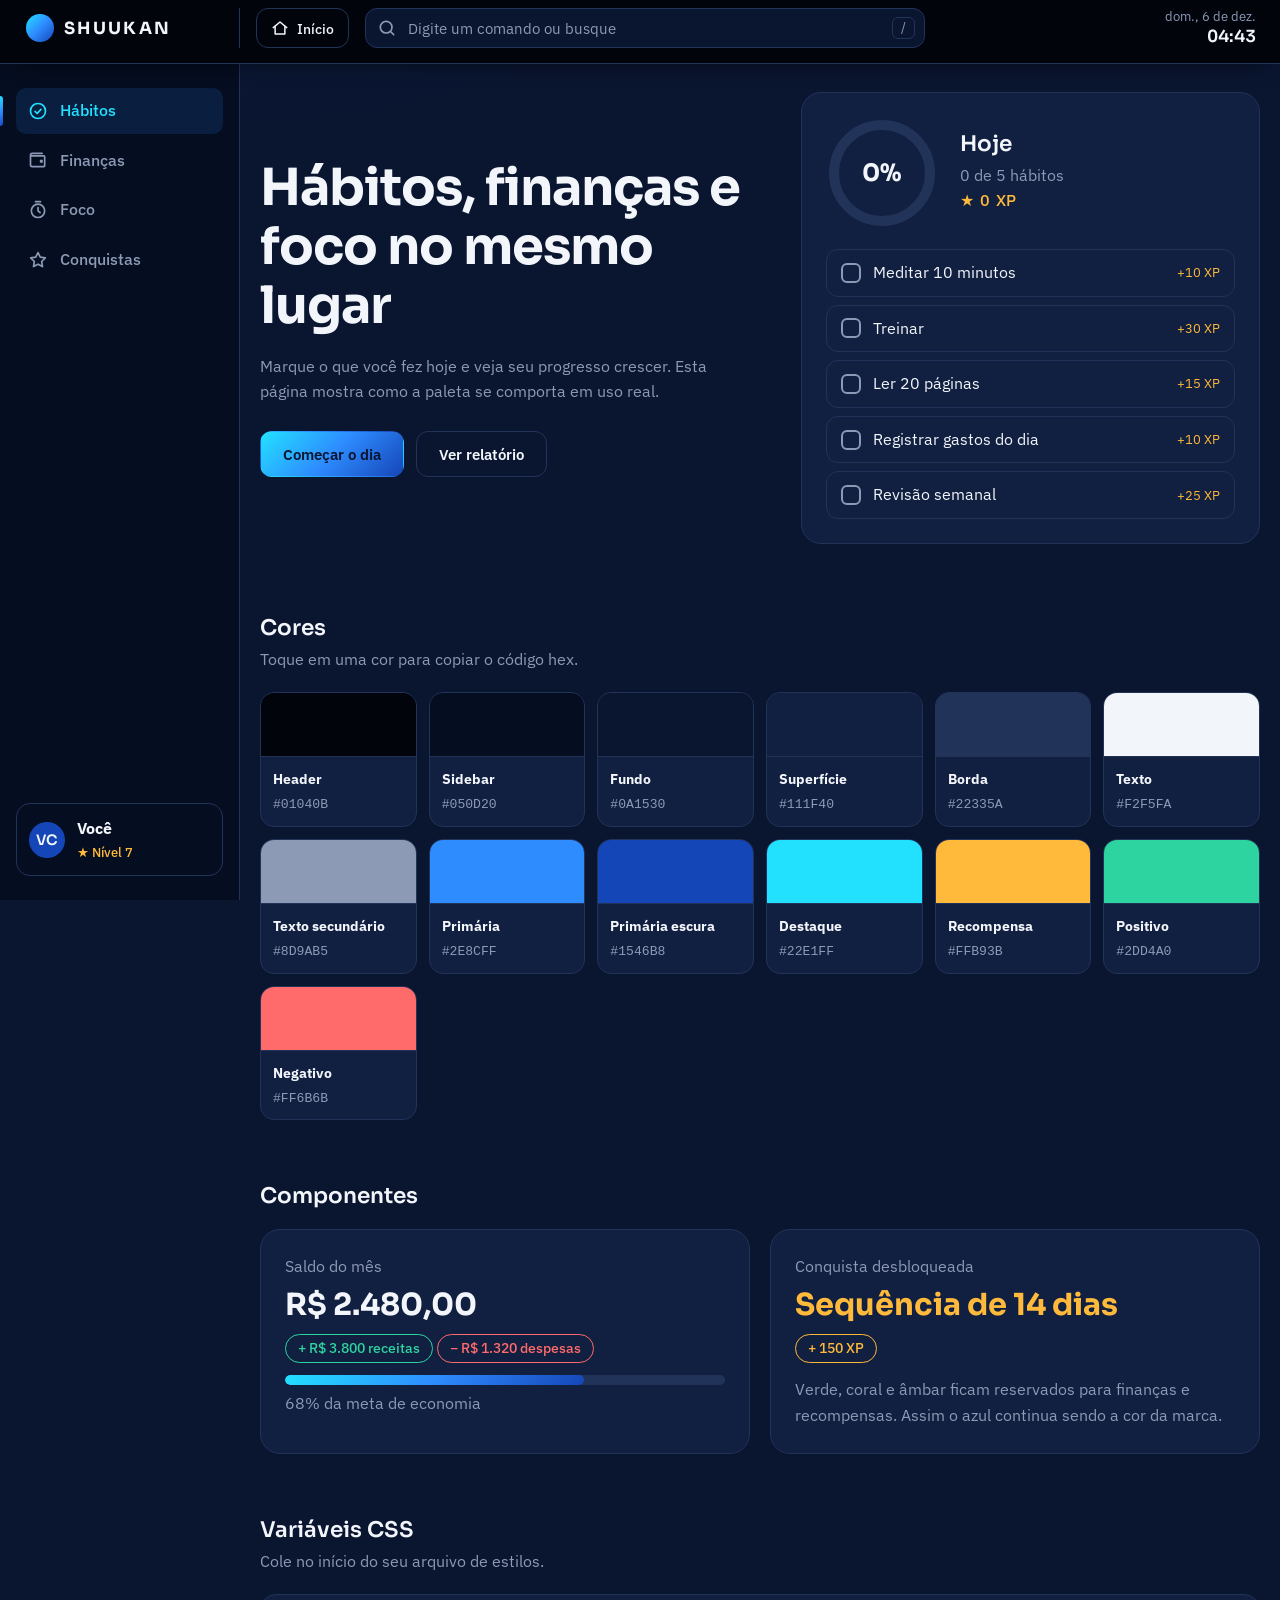
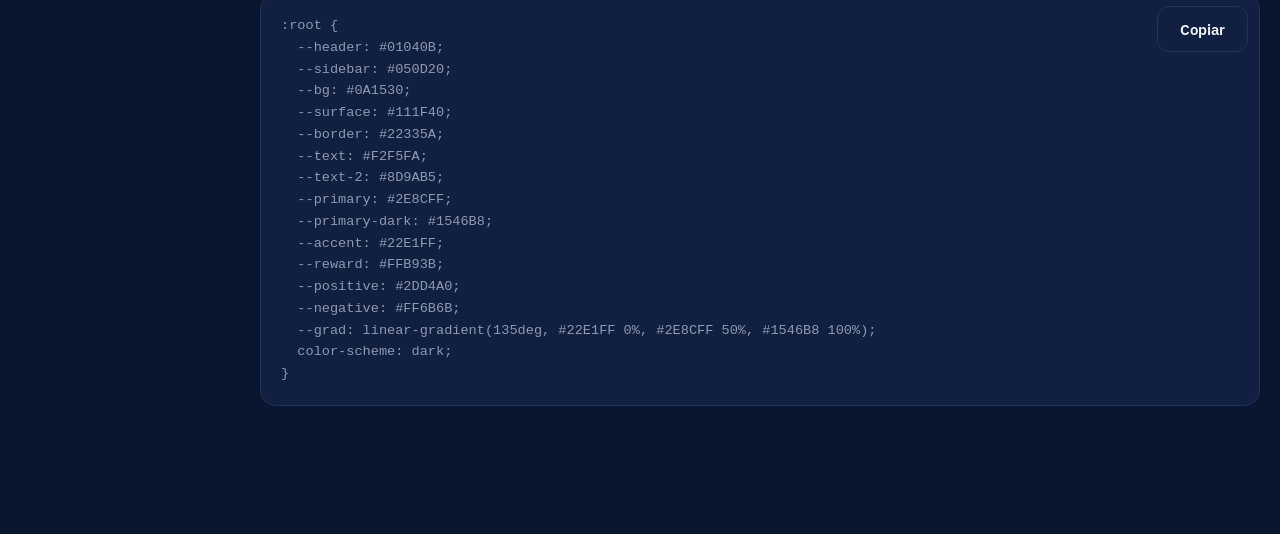
==== images/Matrizes/Shuukan_ paleta em uso.html @ a248dceb "ajuste layout header" ====
<!DOCTYPE html>
<html lang="pt-BR">
<head>
<meta charset="utf-8">
<meta name="viewport" content="width=device-width, initial-scale=1, viewport-fit=cover">
<title>Shuukan: paleta em uso</title>
<link rel="preconnect" href="https://fonts.googleapis.com">
<link href="https://fonts.googleapis.com/css2?family=Sora:wght@400;600;700&family=IBM+Plex+Sans:wght@400;500&display=swap" rel="stylesheet">
<style>
:root{
  --bg:#0A1530; --main:var(--bg); --surface:#111F40; --sidebar:#050D20; --header:#01040B; --border:#22335A;
  --text:#F2F5FA; --text-2:#8D9AB5;
  --primary:#2E8CFF; --primary-dark:#1546B8; --accent:#22E1FF;
  --reward:#FFB93B; --positive:#2DD4A0; --negative:#FF6B6B;
  --grad:linear-gradient(135deg,#22E1FF 0%,#2E8CFF 50%,#1546B8 100%);
  --font-head:"Sora","Segoe UI",system-ui,sans-serif;
  --font-body:"IBM Plex Sans","Segoe UI",system-ui,sans-serif;
  color-scheme:dark;
  box-sizing:border-box;
  padding-top:env(safe-area-inset-top,0px);
  padding-bottom:env(safe-area-inset-bottom,0px);
}
html{scroll-padding-top:env(safe-area-inset-top,0px)}
*,*::before,*::after{box-sizing:inherit}
body{margin:0;background:var(--bg);color:var(--text);font:400 16px/1.6 var(--font-body);
  background-image:radial-gradient(900px 500px at 15% -10%,#0a2a5c55,transparent 70%)}
.wrap{max-width:1040px;margin:0 auto;padding:28px 20px 64px}
h1,h2,h3{font-family:var(--font-head);margin:0;line-height:1.15}
h1{font-size:clamp(2rem,5vw,3.2rem);font-weight:700;letter-spacing:-.02em;max-width:16ch}
h2{font-size:1.35rem;font-weight:600;margin-bottom:6px}
p{margin:0}
.muted{color:var(--text-2)}
header{display:flex;align-items:center;gap:12px;padding:8px 0 40px}
header b{font:700 1.15rem var(--font-head);letter-spacing:.14em}
.dot{width:28px;height:28px;border-radius:50%;background:var(--grad)}
.hero{display:grid;grid-template-columns:1.1fr 1fr;gap:36px;align-items:center;margin-bottom:72px}
.hero p.lead{margin:18px 0 26px;max-width:46ch;color:var(--text-2)}
.btns{display:flex;gap:12px;flex-wrap:wrap}
.btn{font:600 .95rem var(--font-body);border-radius:12px;padding:12px 22px;border:1px solid transparent;cursor:pointer;transition:filter .2s,border-color .2s}
.btn.pri{background:var(--grad);color:var(--bg)}
.btn.pri:hover{filter:brightness(1.12)}
.btn.sec{background:transparent;color:var(--text);border-color:var(--border)}
.btn.sec:hover{border-color:var(--accent);color:var(--accent)}
.btn:focus-visible,.habit:focus-visible,.sw:focus-visible{outline:2px solid var(--accent);outline-offset:3px}
.card{background:var(--surface);border:1px solid var(--border);border-radius:20px;padding:24px}
.ring-row{display:flex;align-items:center;gap:22px;margin-bottom:20px}
.ring{position:relative;width:112px;height:112px;flex:none}
.ring svg{transform:rotate(-90deg)}
.ring span{position:absolute;inset:0;display:grid;place-items:center;font:700 1.5rem var(--font-head)}
.xp{display:inline-flex;align-items:center;gap:6px;color:var(--reward);font-weight:500}
.habits{display:grid;gap:8px;margin:0;padding:0;list-style:none}
.habit{display:flex;align-items:center;gap:12px;width:100%;text-align:left;background:transparent;color:var(--text);
  border:1px solid var(--border);border-radius:12px;padding:10px 14px;font:inherit;cursor:pointer;transition:border-color .2s}
.habit:hover{border-color:var(--primary)}
.box{width:20px;height:20px;border-radius:6px;border:2px solid var(--text-2);flex:none;display:grid;place-items:center;font-size:.8rem;color:var(--bg)}
.habit[aria-pressed="true"] .box{background:var(--accent);border-color:var(--accent)}
.habit[aria-pressed="true"] .t{color:var(--text-2);text-decoration:line-through}
.habit small{margin-left:auto;color:var(--reward)}
section{margin-bottom:64px}
.swatches{display:grid;grid-template-columns:repeat(auto-fill,minmax(150px,1fr));gap:12px;margin-top:20px}
.sw{background:var(--surface);border:1px solid var(--border);border-radius:14px;padding:0;overflow:hidden;cursor:pointer;text-align:left;color:var(--text);font:inherit}
.sw i{display:block;height:64px;border-bottom:1px solid var(--border)}
.sw div{padding:10px 12px}
.sw strong{display:block;font-size:.9rem}
.sw code{color:var(--text-2);font-size:.82rem}
.cols{display:grid;grid-template-columns:1fr 1fr;gap:20px;margin-top:20px}
.chip{display:inline-block;border-radius:999px;padding:3px 12px;font-size:.85rem;font-weight:500;border:1px solid currentColor}
.pos{color:var(--positive)}.neg{color:var(--negative)}.rew{color:var(--reward)}
.money{font:700 1.9rem var(--font-head);margin:6px 0 10px}
.bar{height:10px;background:var(--border);border-radius:99px;overflow:hidden;margin:12px 0 6px}
.bar div{height:100%;width:68%;background:var(--grad);border-radius:99px}
.codebox{position:relative;margin-top:20px}
pre{margin:0;background:var(--surface);border:1px solid var(--border);border-radius:16px;padding:20px;overflow-x:auto;font:.85rem/1.6 ui-monospace,Menlo,Consolas,monospace;color:var(--text-2)}
.copy{position:absolute;top:12px;right:12px}
.toast{position:fixed;left:50%;bottom:calc(24px + env(safe-area-inset-bottom,0px));transform:translateX(-50%);background:var(--accent);color:var(--bg);font-weight:600;padding:8px 18px;border-radius:99px;opacity:0;pointer-events:none;transition:opacity .2s}
.toast.on{opacity:1}
.app{display:grid;grid-template-columns:240px 1fr;grid-template-rows:64px 1fr;min-height:100vh;background:radial-gradient(900px 500px at 15% -10%,#0a2a5c55,transparent 70%) var(--main)}
body::before{content:"";position:fixed;inset:0 0 auto;height:env(safe-area-inset-top,0px);background:var(--header);z-index:30}
.hdr{grid-column:1/-1;position:sticky;top:env(safe-area-inset-top,0px);z-index:20;height:64px;background:var(--header);border-bottom:1px solid var(--border);box-shadow:0 10px 24px -14px rgba(0,0,0,.7);display:grid;grid-template-columns:240px auto 1fr auto;align-items:center;column-gap:16px;padding-right:24px}
.brandcell{height:100%;display:flex;align-items:center;padding:0 16px;border-right:1px solid var(--border)}
.home{display:flex;align-items:center;gap:8px;height:40px;padding:0 14px;border-radius:12px;background:transparent;border:1px solid var(--border);color:var(--text);font:500 .9rem var(--font-body);cursor:pointer;transition:border-color .2s,color .2s}
.home svg{width:18px;height:18px}
.home:hover{border-color:var(--accent);color:var(--accent)}
.home:focus-visible{outline:2px solid var(--accent);outline-offset:2px}
.cmd{position:relative;width:100%;max-width:560px}
.cmd>svg{position:absolute;left:12px;top:10px;width:20px;height:20px;color:var(--text-2);pointer-events:none}
.cmd input{width:100%;height:40px;background:var(--main);border:1px solid var(--border);border-radius:12px;color:var(--text);padding:0 48px 0 42px;font:inherit;font-size:.95rem}
.cmd input::placeholder{color:var(--text-2)}
.cmd input:focus{outline:none;border-color:var(--accent);box-shadow:0 0 0 3px rgba(34,225,255,.18)}
.cmd kbd{position:absolute;right:10px;top:9px;border:1px solid var(--border);border-radius:6px;padding:0 8px;font:.8rem/20px var(--font-body);color:var(--text-2)}
.cmd-list{position:absolute;top:48px;left:0;right:0;background:var(--surface);border:1px solid var(--border);border-radius:14px;padding:6px;margin:0;list-style:none;z-index:40}
.cmd-list button{width:100%;text-align:left;background:transparent;border:0;color:var(--text);padding:9px 12px;border-radius:8px;font:inherit;cursor:pointer}
.cmd-list button:hover,.cmd-list button[aria-selected="true"]{background:rgba(46,140,255,.14);color:var(--accent)}
.clock{display:flex;flex-direction:column;align-items:flex-end;line-height:1.25}
.clock .date{color:var(--text-2);font-size:.82rem}
.clock strong{font:600 1.05rem var(--font-head);font-variant-numeric:tabular-nums}
.sidebar{background:var(--sidebar);border-right:1px solid var(--border);padding:24px 16px;display:flex;flex-direction:column;gap:28px;position:sticky;top:calc(64px + env(safe-area-inset-top,0px));height:calc(100dvh - 64px);align-self:start}
.brand{display:flex;align-items:center;gap:10px;padding:0 10px}
.brand b{font:700 1.05rem var(--font-head);letter-spacing:.14em}
.nav{display:grid;gap:4px}
.nav-item{display:flex;align-items:center;gap:12px;padding:10px 12px;border-radius:10px;color:var(--text-2);text-decoration:none;font-weight:500;position:relative;transition:background .2s,color .2s}
.nav-item svg{width:20px;height:20px;flex:none}
.nav-item:hover{background:rgba(255,255,255,.04);color:var(--text)}
.nav-item.active{background:rgba(46,140,255,.14);color:var(--accent)}
.nav-item.active::before{content:"";position:absolute;left:-16px;top:8px;bottom:8px;width:3px;border-radius:0 3px 3px 0;background:var(--grad)}
.nav-item:focus-visible{outline:2px solid var(--accent);outline-offset:2px}
.profile{margin-top:auto;display:flex;align-items:center;gap:12px;padding:12px;border:1px solid var(--border);border-radius:14px}
.avatar{width:36px;height:36px;border-radius:50%;background:var(--primary-dark);display:grid;place-items:center;font:600 .9rem var(--font-head)}
.profile small{display:block;color:var(--reward);font-weight:500}
@media(max-width:760px){
  .hero,.cols{grid-template-columns:1fr}.ring-row{flex-wrap:wrap}
  .app{grid-template-columns:1fr}
  .sidebar{position:fixed;top:auto;bottom:0;left:0;right:0;height:auto;z-index:10;flex-direction:row;padding:8px 8px calc(8px + env(safe-area-inset-bottom,0px));border-right:0;border-top:1px solid var(--border)}
  .profile{display:none}
  .hdr{grid-template-columns:auto auto 1fr auto;column-gap:10px;padding:0 12px}
  .brandcell{padding:0;border-right:0}
  .brandcell .brand{padding:0}
  .brand b,.home span,.clock .date,.cmd kbd{display:none}
  .home{padding:0 11px}
  .nav{grid-auto-flow:column;grid-auto-columns:1fr;width:100%}
  .nav-item{flex-direction:column;gap:2px;font-size:.75rem;padding:8px 4px;text-align:center}
  .nav-item.active::before{left:25%;right:25%;top:0;bottom:auto;width:auto;height:3px;border-radius:0 0 3px 3px}
  .wrap{padding-bottom:110px}
}
@media(prefers-reduced-motion:reduce){*{transition:none!important}}
</style>
</head>
<body>
<div class="app">
<header class="hdr">
  <div class="brandcell"><span class="brand"><span class="dot"></span><b>SHUUKAN</b></span></div>
  <button class="home" id="home" aria-label="Início"><svg viewBox="0 0 24 24" fill="none" stroke="currentColor" stroke-width="2" stroke-linecap="round" stroke-linejoin="round"><path d="M3 11.5 12 4l9 7.5"/><path d="M5.5 10v10h13V10"/></svg><span>Início</span></button>
  <div class="cmd">
    <svg viewBox="0 0 24 24" fill="none" stroke="currentColor" stroke-width="2" stroke-linecap="round" stroke-linejoin="round"><circle cx="11" cy="11" r="7"/><path d="m20 20-3.5-3.5"/></svg>
    <input id="cmd" type="text" placeholder="Digite um comando ou busque" autocomplete="off" aria-label="Comando rápido">
    <kbd>/</kbd>
    <ul class="cmd-list" id="cmdlist" hidden></ul>
  </div>
  <div class="clock"><span class="date" id="date"></span><strong id="time"></strong></div>
</header>
<aside class="sidebar">
  <nav class="nav" aria-label="Navegação principal">
    <a href="#" class="nav-item active" aria-current="page"><svg viewBox="0 0 24 24" fill="none" stroke="currentColor" stroke-width="2" stroke-linecap="round" stroke-linejoin="round"><circle cx="12" cy="12" r="9"/><path d="m8.5 12.5 2.5 2.5 4.5-5"/></svg>Hábitos</a>
    <a href="#" class="nav-item"><svg viewBox="0 0 24 24" fill="none" stroke="currentColor" stroke-width="2" stroke-linecap="round" stroke-linejoin="round"><path d="M4 7h15a1 1 0 0 1 1 1v11a1 1 0 0 1-1 1H5a2 2 0 0 1-2-2V6a2 2 0 0 1 2-2h12"/><circle cx="16" cy="13.5" r="1"/></svg>Finanças</a>
    <a href="#" class="nav-item"><svg viewBox="0 0 24 24" fill="none" stroke="currentColor" stroke-width="2" stroke-linecap="round" stroke-linejoin="round"><circle cx="12" cy="13" r="8"/><path d="M12 9v4l2.5 2M9 2h6"/></svg>Foco</a>
    <a href="#" class="nav-item"><svg viewBox="0 0 24 24" fill="none" stroke="currentColor" stroke-width="2" stroke-linecap="round" stroke-linejoin="round"><path d="m12 3 2.7 5.6 6.1.9-4.4 4.3 1 6.1L12 17l-5.4 2.9 1-6.1L3.2 9.5l6.1-.9z"/></svg>Conquistas</a>
  </nav>
  <div class="profile"><span class="avatar">VC</span><div><strong>Você</strong><small>★ Nível 7</small></div></div>
</aside>
<main class="wrap">

  <div class="hero">
    <div>
      <h1>Hábitos, finanças e foco no mesmo lugar</h1>
      <p class="lead">Marque o que você fez hoje e veja seu progresso crescer. Esta página mostra como a paleta se comporta em uso real.</p>
      <div class="btns">
        <button class="btn pri">Começar o dia</button>
        <button class="btn sec">Ver relatório</button>
      </div>
    </div>
    <div class="card">
      <div class="ring-row">
        <div class="ring">
          <svg width="112" height="112" viewBox="0 0 112 112" aria-hidden="true">
            <defs><linearGradient id="g" x1="0" y1="0" x2="1" y2="1"><stop offset="0" stop-color="#22E1FF"/><stop offset=".5" stop-color="#2E8CFF"/><stop offset="1" stop-color="#1546B8"/></linearGradient></defs>
            <circle cx="56" cy="56" r="48" fill="none" stroke="#22335A" stroke-width="10"/>
            <circle id="arc" cx="56" cy="56" r="48" fill="none" stroke="url(#g)" stroke-width="10" stroke-linecap="round" stroke-dasharray="301.6" stroke-dashoffset="301.6" style="transition:stroke-dashoffset .5s ease"/>
          </svg>
          <span id="pct">0%</span>
        </div>
        <div>
          <h2>Hoje</h2>
          <p class="muted" id="count">0 de 5 hábitos</p>
          <p class="xp">★ <span id="xp">0</span> XP</p>
        </div>
      </div>
      <ul class="habits" id="habits"></ul>
    </div>
  </div>

  <section>
    <h2>Cores</h2>
    <p class="muted">Toque em uma cor para copiar o código hex.</p>
    <div class="swatches" id="swatches"></div>
  </section>

  <section>
    <h2>Componentes</h2>
    <div class="cols">
      <div class="card">
        <p class="muted">Saldo do mês</p>
        <p class="money">R$ 2.480,00</p>
        <span class="chip pos">+ R$ 3.800 receitas</span>
        <span class="chip neg">− R$ 1.320 despesas</span>
        <div class="bar" role="img" aria-label="68% da meta de economia"><div></div></div>
        <p class="muted">68% da meta de economia</p>
      </div>
      <div class="card">
        <p class="muted">Conquista desbloqueada</p>
        <p class="money rew">Sequência de 14 dias</p>
        <span class="chip rew">+ 150 XP</span>
        <p class="muted" style="margin-top:14px">Verde, coral e âmbar ficam reservados para finanças e recompensas. Assim o azul continua sendo a cor da marca.</p>
      </div>
    </div>
  </section>

  <section>
    <h2>Variáveis CSS</h2>
    <p class="muted">Cole no início do seu arquivo de estilos.</p>
    <div class="codebox">
      <button class="btn sec copy" id="copy">Copiar</button>
<pre id="css">:root {
  --header: #01040B;
  --sidebar: #050D20;
  --bg: #0A1530;
  --surface: #111F40;
  --border: #22335A;
  --text: #F2F5FA;
  --text-2: #8D9AB5;
  --primary: #2E8CFF;
  --primary-dark: #1546B8;
  --accent: #22E1FF;
  --reward: #FFB93B;
  --positive: #2DD4A0;
  --negative: #FF6B6B;
  --grad: linear-gradient(135deg, #22E1FF 0%, #2E8CFF 50%, #1546B8 100%);
  color-scheme: dark;
}</pre>
    </div>
  </section>
</main>
</div>
<div class="toast" id="toast" role="status"></div>

<script>
const habits=[["Meditar 10 minutos",10],["Treinar",30],["Ler 20 páginas",15],["Registrar gastos do dia",10],["Revisão semanal",25]];
const done=new Set();
const list=document.getElementById("habits");
function render(){
  list.innerHTML="";
  habits.forEach(([n,x],i)=>{
    const li=document.createElement("li");
    const b=document.createElement("button");
    b.className="habit";b.setAttribute("aria-pressed",done.has(i));
    b.innerHTML='<span class="box">'+(done.has(i)?"✓":"")+'</span><span class="t">'+n+'</span><small>+'+x+' XP</small>';
    b.onclick=()=>{done.has(i)?done.delete(i):done.add(i);render()};
    li.appendChild(b);list.appendChild(li);
  });
  const p=Math.round(done.size/habits.length*100);
  document.getElementById("pct").textContent=p+"%";
  document.getElementById("count").textContent=done.size+" de "+habits.length+" hábitos";
  document.getElementById("xp").textContent=[...done].reduce((s,i)=>s+habits[i][1],0);
  document.getElementById("arc").style.strokeDashoffset=301.6*(1-p/100);
}
render();

const colors=[["Header","#01040B"],["Sidebar","#050D20"],["Fundo","#0A1530"],["Superfície","#111F40"],["Borda","#22335A"],["Texto","#F2F5FA"],["Texto secundário","#8D9AB5"],["Primária","#2E8CFF"],["Primária escura","#1546B8"],["Destaque","#22E1FF"],["Recompensa","#FFB93B"],["Positivo","#2DD4A0"],["Negativo","#FF6B6B"]];
const sw=document.getElementById("swatches");
const toast=document.getElementById("toast");
function say(t){toast.textContent=t;toast.classList.add("on");setTimeout(()=>toast.classList.remove("on"),1400)}
async function copy(t){
  try{await navigator.clipboard.writeText(t);say("Copiado: "+(t.length>9?"variáveis CSS":t))}
  catch(e){say("Selecione e copie manualmente")}
}
colors.forEach(([n,h])=>{
  const b=document.createElement("button");b.className="sw";
  b.innerHTML='<i style="background:'+h+'"></i><div><strong>'+n+'</strong><code>'+h+'</code></div>';
  b.onclick=()=>copy(h);sw.appendChild(b);
});
document.getElementById("copy").onclick=()=>copy(document.getElementById("css").textContent);
document.querySelectorAll(".nav-item").forEach(a=>a.addEventListener("click",e=>{
  e.preventDefault();
  document.querySelectorAll(".nav-item").forEach(x=>{x.classList.remove("active");x.removeAttribute("aria-current")});
  a.classList.add("active");a.setAttribute("aria-current","page");
}));
document.getElementById("home").onclick=()=>document.querySelector(".nav-item").click();
function tick(){const d=new Date();
  document.getElementById("date").textContent=d.toLocaleDateString("pt-BR",{weekday:"short",day:"numeric",month:"short"});
  document.getElementById("time").textContent=d.toLocaleTimeString("pt-BR",{hour:"2-digit",minute:"2-digit"});}
tick();setInterval(tick,15000);
const cmds=["Novo hábito","Registrar despesa","Iniciar foco de 25 minutos","Ver conquistas"];
const cmd=document.getElementById("cmd"),cl=document.getElementById("cmdlist");
let sel=0,shown=[];
function showCmds(){
  const q=cmd.value.trim().toLowerCase();
  shown=cmds.filter(c=>c.toLowerCase().includes(q));
  cl.innerHTML="";
  shown.forEach((c,i)=>{const li=document.createElement("li");const b=document.createElement("button");
    b.type="button";b.textContent=c;if(i===sel)b.setAttribute("aria-selected","true");
    b.onmousedown=e=>{e.preventDefault();run(c)};li.appendChild(b);cl.appendChild(li);});
  cl.hidden=!shown.length;
}
function run(c){say("Comando: "+c);cmd.value="";cl.hidden=true;cmd.blur();}
cmd.addEventListener("focus",()=>{sel=0;showCmds()});
cmd.addEventListener("input",()=>{sel=0;showCmds()});
cmd.addEventListener("blur",()=>{cl.hidden=true});
cmd.addEventListener("keydown",e=>{
  if(e.key==="ArrowDown"){sel=Math.min(sel+1,shown.length-1);showCmds();e.preventDefault();}
  else if(e.key==="ArrowUp"){sel=Math.max(sel-1,0);showCmds();e.preventDefault();}
  else if(e.key==="Enter"&&shown[sel]){run(shown[sel]);}
  else if(e.key==="Escape"){cmd.blur();}
});
document.addEventListener("keydown",e=>{if(e.key==="/"&&document.activeElement!==cmd){e.preventDefault();cmd.focus();}});
</script>
</body>
</html>
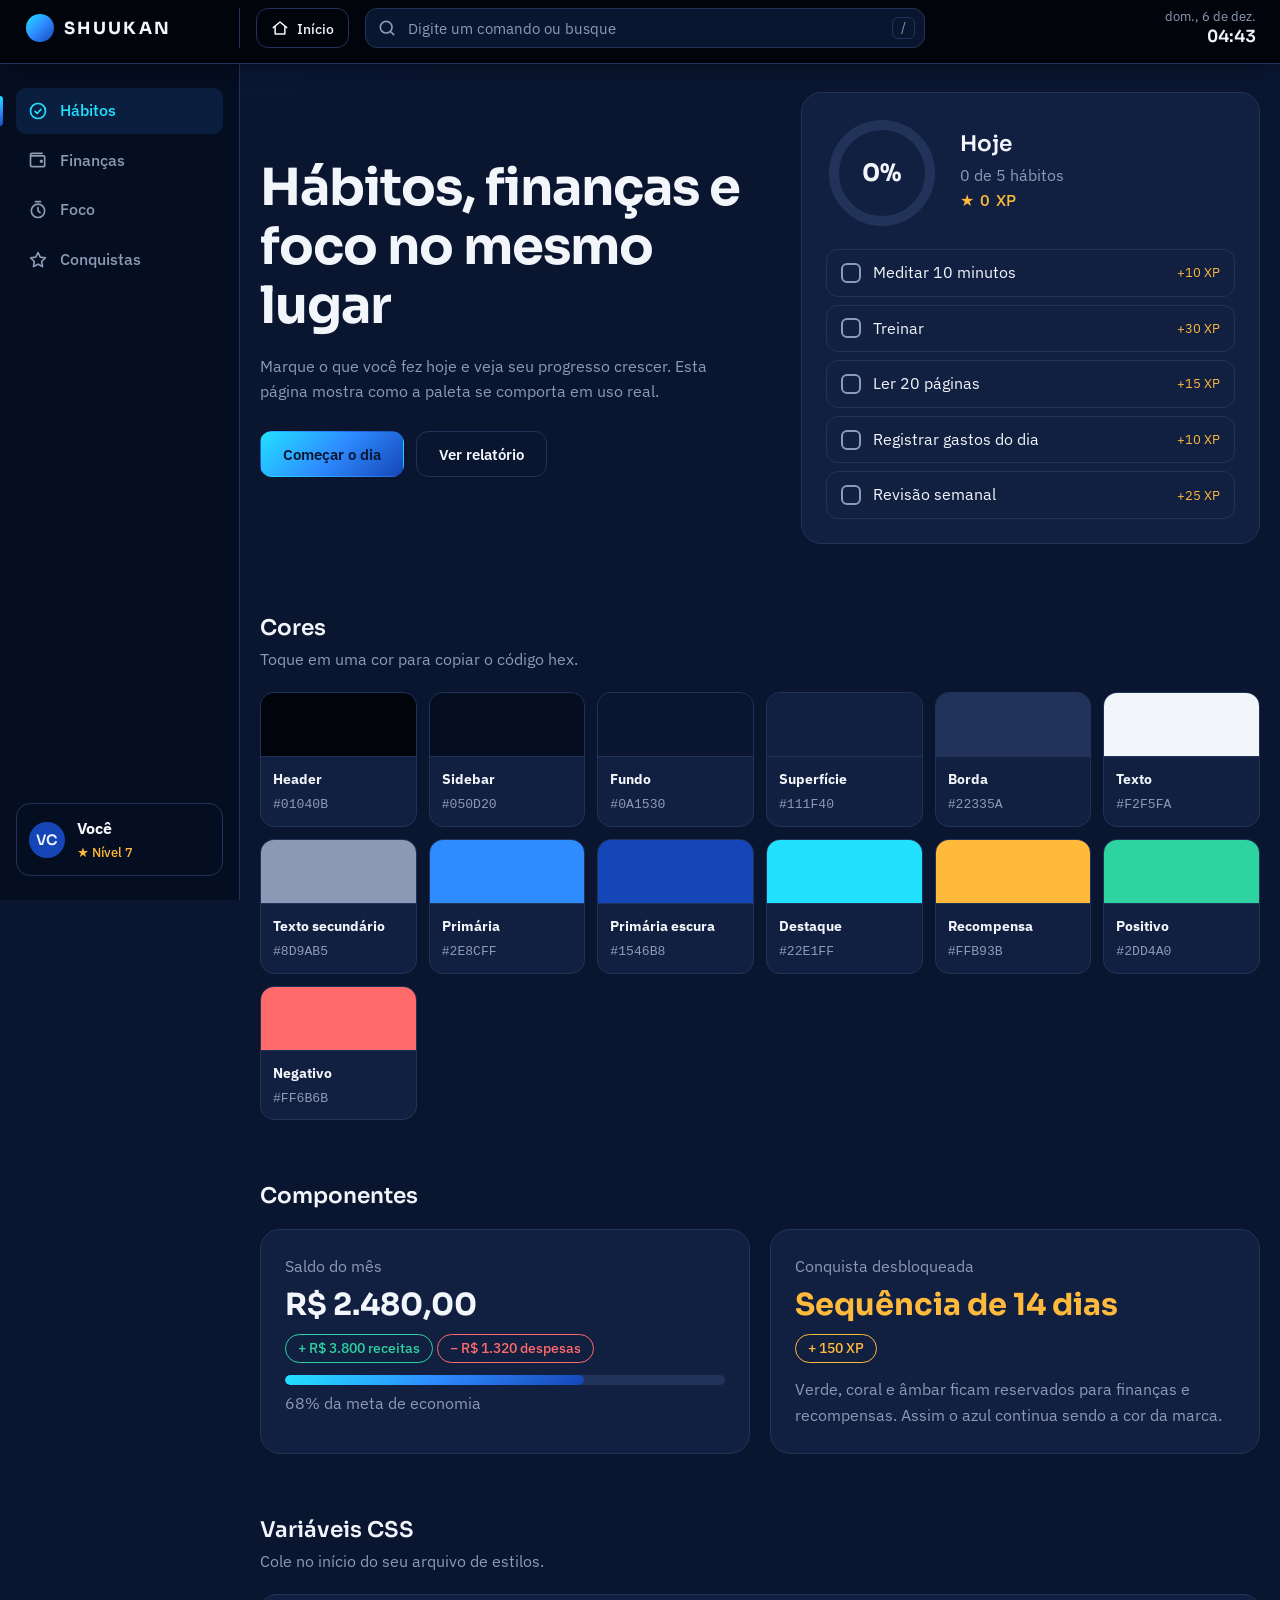
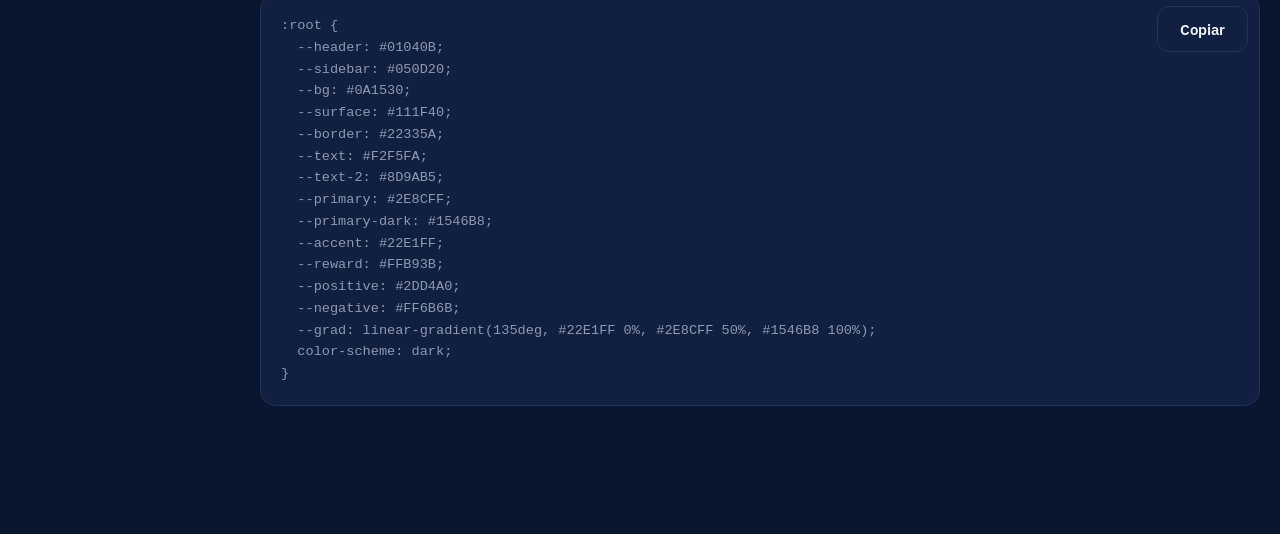
==== commit 0683c480: "mobile layout" ====
--- a/images/Matrizes/Shuukan_ paleta em uso.html
+++ b/images/Matrizes/Shuukan_ paleta em uso.html
@@ -1,215 +1,888 @@
-<!DOCTYPE html>
+<!doctype html>
 <html lang="pt-BR">
-<head>
-<meta charset="utf-8">
-<meta name="viewport" content="width=device-width, initial-scale=1, viewport-fit=cover">
-<title>Shuukan: paleta em uso</title>
-<link rel="preconnect" href="https://fonts.googleapis.com">
-<link href="https://fonts.googleapis.com/css2?family=Sora:wght@400;600;700&family=IBM+Plex+Sans:wght@400;500&display=swap" rel="stylesheet">
-<style>
-:root{
-  --bg:#0A1530; --main:var(--bg); --surface:#111F40; --sidebar:#050D20; --header:#01040B; --border:#22335A;
-  --text:#F2F5FA; --text-2:#8D9AB5;
-  --primary:#2E8CFF; --primary-dark:#1546B8; --accent:#22E1FF;
-  --reward:#FFB93B; --positive:#2DD4A0; --negative:#FF6B6B;
-  --grad:linear-gradient(135deg,#22E1FF 0%,#2E8CFF 50%,#1546B8 100%);
-  --font-head:"Sora","Segoe UI",system-ui,sans-serif;
-  --font-body:"IBM Plex Sans","Segoe UI",system-ui,sans-serif;
-  color-scheme:dark;
-  box-sizing:border-box;
-  padding-top:env(safe-area-inset-top,0px);
-  padding-bottom:env(safe-area-inset-bottom,0px);
-}
-html{scroll-padding-top:env(safe-area-inset-top,0px)}
-*,*::before,*::after{box-sizing:inherit}
-body{margin:0;background:var(--bg);color:var(--text);font:400 16px/1.6 var(--font-body);
-  background-image:radial-gradient(900px 500px at 15% -10%,#0a2a5c55,transparent 70%)}
-.wrap{max-width:1040px;margin:0 auto;padding:28px 20px 64px}
-h1,h2,h3{font-family:var(--font-head);margin:0;line-height:1.15}
-h1{font-size:clamp(2rem,5vw,3.2rem);font-weight:700;letter-spacing:-.02em;max-width:16ch}
-h2{font-size:1.35rem;font-weight:600;margin-bottom:6px}
-p{margin:0}
-.muted{color:var(--text-2)}
-header{display:flex;align-items:center;gap:12px;padding:8px 0 40px}
-header b{font:700 1.15rem var(--font-head);letter-spacing:.14em}
-.dot{width:28px;height:28px;border-radius:50%;background:var(--grad)}
-.hero{display:grid;grid-template-columns:1.1fr 1fr;gap:36px;align-items:center;margin-bottom:72px}
-.hero p.lead{margin:18px 0 26px;max-width:46ch;color:var(--text-2)}
-.btns{display:flex;gap:12px;flex-wrap:wrap}
-.btn{font:600 .95rem var(--font-body);border-radius:12px;padding:12px 22px;border:1px solid transparent;cursor:pointer;transition:filter .2s,border-color .2s}
-.btn.pri{background:var(--grad);color:var(--bg)}
-.btn.pri:hover{filter:brightness(1.12)}
-.btn.sec{background:transparent;color:var(--text);border-color:var(--border)}
-.btn.sec:hover{border-color:var(--accent);color:var(--accent)}
-.btn:focus-visible,.habit:focus-visible,.sw:focus-visible{outline:2px solid var(--accent);outline-offset:3px}
-.card{background:var(--surface);border:1px solid var(--border);border-radius:20px;padding:24px}
-.ring-row{display:flex;align-items:center;gap:22px;margin-bottom:20px}
-.ring{position:relative;width:112px;height:112px;flex:none}
-.ring svg{transform:rotate(-90deg)}
-.ring span{position:absolute;inset:0;display:grid;place-items:center;font:700 1.5rem var(--font-head)}
-.xp{display:inline-flex;align-items:center;gap:6px;color:var(--reward);font-weight:500}
-.habits{display:grid;gap:8px;margin:0;padding:0;list-style:none}
-.habit{display:flex;align-items:center;gap:12px;width:100%;text-align:left;background:transparent;color:var(--text);
-  border:1px solid var(--border);border-radius:12px;padding:10px 14px;font:inherit;cursor:pointer;transition:border-color .2s}
-.habit:hover{border-color:var(--primary)}
-.box{width:20px;height:20px;border-radius:6px;border:2px solid var(--text-2);flex:none;display:grid;place-items:center;font-size:.8rem;color:var(--bg)}
-.habit[aria-pressed="true"] .box{background:var(--accent);border-color:var(--accent)}
-.habit[aria-pressed="true"] .t{color:var(--text-2);text-decoration:line-through}
-.habit small{margin-left:auto;color:var(--reward)}
-section{margin-bottom:64px}
-.swatches{display:grid;grid-template-columns:repeat(auto-fill,minmax(150px,1fr));gap:12px;margin-top:20px}
-.sw{background:var(--surface);border:1px solid var(--border);border-radius:14px;padding:0;overflow:hidden;cursor:pointer;text-align:left;color:var(--text);font:inherit}
-.sw i{display:block;height:64px;border-bottom:1px solid var(--border)}
-.sw div{padding:10px 12px}
-.sw strong{display:block;font-size:.9rem}
-.sw code{color:var(--text-2);font-size:.82rem}
-.cols{display:grid;grid-template-columns:1fr 1fr;gap:20px;margin-top:20px}
-.chip{display:inline-block;border-radius:999px;padding:3px 12px;font-size:.85rem;font-weight:500;border:1px solid currentColor}
-.pos{color:var(--positive)}.neg{color:var(--negative)}.rew{color:var(--reward)}
-.money{font:700 1.9rem var(--font-head);margin:6px 0 10px}
-.bar{height:10px;background:var(--border);border-radius:99px;overflow:hidden;margin:12px 0 6px}
-.bar div{height:100%;width:68%;background:var(--grad);border-radius:99px}
-.codebox{position:relative;margin-top:20px}
-pre{margin:0;background:var(--surface);border:1px solid var(--border);border-radius:16px;padding:20px;overflow-x:auto;font:.85rem/1.6 ui-monospace,Menlo,Consolas,monospace;color:var(--text-2)}
-.copy{position:absolute;top:12px;right:12px}
-.toast{position:fixed;left:50%;bottom:calc(24px + env(safe-area-inset-bottom,0px));transform:translateX(-50%);background:var(--accent);color:var(--bg);font-weight:600;padding:8px 18px;border-radius:99px;opacity:0;pointer-events:none;transition:opacity .2s}
-.toast.on{opacity:1}
-.app{display:grid;grid-template-columns:240px 1fr;grid-template-rows:64px 1fr;min-height:100vh;background:radial-gradient(900px 500px at 15% -10%,#0a2a5c55,transparent 70%) var(--main)}
-body::before{content:"";position:fixed;inset:0 0 auto;height:env(safe-area-inset-top,0px);background:var(--header);z-index:30}
-.hdr{grid-column:1/-1;position:sticky;top:env(safe-area-inset-top,0px);z-index:20;height:64px;background:var(--header);border-bottom:1px solid var(--border);box-shadow:0 10px 24px -14px rgba(0,0,0,.7);display:grid;grid-template-columns:240px auto 1fr auto;align-items:center;column-gap:16px;padding-right:24px}
-.brandcell{height:100%;display:flex;align-items:center;padding:0 16px;border-right:1px solid var(--border)}
-.home{display:flex;align-items:center;gap:8px;height:40px;padding:0 14px;border-radius:12px;background:transparent;border:1px solid var(--border);color:var(--text);font:500 .9rem var(--font-body);cursor:pointer;transition:border-color .2s,color .2s}
-.home svg{width:18px;height:18px}
-.home:hover{border-color:var(--accent);color:var(--accent)}
-.home:focus-visible{outline:2px solid var(--accent);outline-offset:2px}
-.cmd{position:relative;width:100%;max-width:560px}
-.cmd>svg{position:absolute;left:12px;top:10px;width:20px;height:20px;color:var(--text-2);pointer-events:none}
-.cmd input{width:100%;height:40px;background:var(--main);border:1px solid var(--border);border-radius:12px;color:var(--text);padding:0 48px 0 42px;font:inherit;font-size:.95rem}
-.cmd input::placeholder{color:var(--text-2)}
-.cmd input:focus{outline:none;border-color:var(--accent);box-shadow:0 0 0 3px rgba(34,225,255,.18)}
-.cmd kbd{position:absolute;right:10px;top:9px;border:1px solid var(--border);border-radius:6px;padding:0 8px;font:.8rem/20px var(--font-body);color:var(--text-2)}
-.cmd-list{position:absolute;top:48px;left:0;right:0;background:var(--surface);border:1px solid var(--border);border-radius:14px;padding:6px;margin:0;list-style:none;z-index:40}
-.cmd-list button{width:100%;text-align:left;background:transparent;border:0;color:var(--text);padding:9px 12px;border-radius:8px;font:inherit;cursor:pointer}
-.cmd-list button:hover,.cmd-list button[aria-selected="true"]{background:rgba(46,140,255,.14);color:var(--accent)}
-.clock{display:flex;flex-direction:column;align-items:flex-end;line-height:1.25}
-.clock .date{color:var(--text-2);font-size:.82rem}
-.clock strong{font:600 1.05rem var(--font-head);font-variant-numeric:tabular-nums}
-.sidebar{background:var(--sidebar);border-right:1px solid var(--border);padding:24px 16px;display:flex;flex-direction:column;gap:28px;position:sticky;top:calc(64px + env(safe-area-inset-top,0px));height:calc(100dvh - 64px);align-self:start}
-.brand{display:flex;align-items:center;gap:10px;padding:0 10px}
-.brand b{font:700 1.05rem var(--font-head);letter-spacing:.14em}
-.nav{display:grid;gap:4px}
-.nav-item{display:flex;align-items:center;gap:12px;padding:10px 12px;border-radius:10px;color:var(--text-2);text-decoration:none;font-weight:500;position:relative;transition:background .2s,color .2s}
-.nav-item svg{width:20px;height:20px;flex:none}
-.nav-item:hover{background:rgba(255,255,255,.04);color:var(--text)}
-.nav-item.active{background:rgba(46,140,255,.14);color:var(--accent)}
-.nav-item.active::before{content:"";position:absolute;left:-16px;top:8px;bottom:8px;width:3px;border-radius:0 3px 3px 0;background:var(--grad)}
-.nav-item:focus-visible{outline:2px solid var(--accent);outline-offset:2px}
-.profile{margin-top:auto;display:flex;align-items:center;gap:12px;padding:12px;border:1px solid var(--border);border-radius:14px}
-.avatar{width:36px;height:36px;border-radius:50%;background:var(--primary-dark);display:grid;place-items:center;font:600 .9rem var(--font-head)}
-.profile small{display:block;color:var(--reward);font-weight:500}
-@media(max-width:760px){
-  .hero,.cols{grid-template-columns:1fr}.ring-row{flex-wrap:wrap}
-  .app{grid-template-columns:1fr}
-  .sidebar{position:fixed;top:auto;bottom:0;left:0;right:0;height:auto;z-index:10;flex-direction:row;padding:8px 8px calc(8px + env(safe-area-inset-bottom,0px));border-right:0;border-top:1px solid var(--border)}
-  .profile{display:none}
-  .hdr{grid-template-columns:auto auto 1fr auto;column-gap:10px;padding:0 12px}
-  .brandcell{padding:0;border-right:0}
-  .brandcell .brand{padding:0}
-  .brand b,.home span,.clock .date,.cmd kbd{display:none}
-  .home{padding:0 11px}
-  .nav{grid-auto-flow:column;grid-auto-columns:1fr;width:100%}
-  .nav-item{flex-direction:column;gap:2px;font-size:.75rem;padding:8px 4px;text-align:center}
-  .nav-item.active::before{left:25%;right:25%;top:0;bottom:auto;width:auto;height:3px;border-radius:0 0 3px 3px}
-  .wrap{padding-bottom:110px}
-}
-@media(prefers-reduced-motion:reduce){*{transition:none!important}}
-</style>
-</head>
-<body>
-<div class="app">
-<header class="hdr">
-  <div class="brandcell"><span class="brand"><span class="dot"></span><b>SHUUKAN</b></span></div>
-  <button class="home" id="home" aria-label="Início"><svg viewBox="0 0 24 24" fill="none" stroke="currentColor" stroke-width="2" stroke-linecap="round" stroke-linejoin="round"><path d="M3 11.5 12 4l9 7.5"/><path d="M5.5 10v10h13V10"/></svg><span>Início</span></button>
-  <div class="cmd">
-    <svg viewBox="0 0 24 24" fill="none" stroke="currentColor" stroke-width="2" stroke-linecap="round" stroke-linejoin="round"><circle cx="11" cy="11" r="7"/><path d="m20 20-3.5-3.5"/></svg>
-    <input id="cmd" type="text" placeholder="Digite um comando ou busque" autocomplete="off" aria-label="Comando rápido">
-    <kbd>/</kbd>
-    <ul class="cmd-list" id="cmdlist" hidden></ul>
-  </div>
-  <div class="clock"><span class="date" id="date"></span><strong id="time"></strong></div>
-</header>
-<aside class="sidebar">
-  <nav class="nav" aria-label="Navegação principal">
-    <a href="#" class="nav-item active" aria-current="page"><svg viewBox="0 0 24 24" fill="none" stroke="currentColor" stroke-width="2" stroke-linecap="round" stroke-linejoin="round"><circle cx="12" cy="12" r="9"/><path d="m8.5 12.5 2.5 2.5 4.5-5"/></svg>Hábitos</a>
-    <a href="#" class="nav-item"><svg viewBox="0 0 24 24" fill="none" stroke="currentColor" stroke-width="2" stroke-linecap="round" stroke-linejoin="round"><path d="M4 7h15a1 1 0 0 1 1 1v11a1 1 0 0 1-1 1H5a2 2 0 0 1-2-2V6a2 2 0 0 1 2-2h12"/><circle cx="16" cy="13.5" r="1"/></svg>Finanças</a>
-    <a href="#" class="nav-item"><svg viewBox="0 0 24 24" fill="none" stroke="currentColor" stroke-width="2" stroke-linecap="round" stroke-linejoin="round"><circle cx="12" cy="13" r="8"/><path d="M12 9v4l2.5 2M9 2h6"/></svg>Foco</a>
-    <a href="#" class="nav-item"><svg viewBox="0 0 24 24" fill="none" stroke="currentColor" stroke-width="2" stroke-linecap="round" stroke-linejoin="round"><path d="m12 3 2.7 5.6 6.1.9-4.4 4.3 1 6.1L12 17l-5.4 2.9 1-6.1L3.2 9.5l6.1-.9z"/></svg>Conquistas</a>
-  </nav>
-  <div class="profile"><span class="avatar">VC</span><div><strong>Você</strong><small>★ Nível 7</small></div></div>
-</aside>
-<main class="wrap">
+  <head>
+    <meta charset="utf-8" />
+    <meta
+      name="viewport"
+      content="width=device-width, initial-scale=1, viewport-fit=cover"
+    />
+    <title>Shuukan: paleta em uso</title>
+    <link rel="preconnect" href="https://fonts.googleapis.com" />
+    <link
+      href="https://fonts.googleapis.com/css2?family=Sora:wght@400;600;700&family=IBM+Plex+Sans:wght@400;500&display=swap"
+      rel="stylesheet"
+    />
+    <style>
+      :root {
+        --bg: #0a1530;
+        --main: var(--bg);
+        --surface: #111f40;
+        --sidebar: #050d20;
+        --header: #01040b;
+        --border: #22335a;
+        --text: #f2f5fa;
+        --text-2: #8d9ab5;
+        --primary: #2e8cff;
+        --primary-dark: #1546b8;
+        --accent: #22e1ff;
+        --reward: #ffb93b;
+        --positive: #2dd4a0;
+        --negative: #ff6b6b;
+        --grad: linear-gradient(135deg, #22e1ff 0%, #2e8cff 50%, #1546b8 100%);
+        --font-head: "Sora", "Segoe UI", system-ui, sans-serif;
+        --font-body: "IBM Plex Sans", "Segoe UI", system-ui, sans-serif;
+        color-scheme: dark;
+        box-sizing: border-box;
+        padding-top: env(safe-area-inset-top, 0px);
+        padding-bottom: env(safe-area-inset-bottom, 0px);
+      }
+      html {
+        scroll-padding-top: env(safe-area-inset-top, 0px);
+      }
+      *,
+      *::before,
+      *::after {
+        box-sizing: inherit;
+      }
+      body {
+        margin: 0;
+        background: var(--bg);
+        color: var(--text);
+        font: 400 16px/1.6 var(--font-body);
+        background-image: radial-gradient(
+          900px 500px at 15% -10%,
+          #0a2a5c55,
+          transparent 70%
+        );
+      }
+      .wrap {
+        max-width: 1040px;
+        margin: 0 auto;
+        padding: 28px 20px 64px;
+      }
+      h1,
+      h2,
+      h3 {
+        font-family: var(--font-head);
+        margin: 0;
+        line-height: 1.15;
+      }
+      h1 {
+        font-size: clamp(2rem, 5vw, 3.2rem);
+        font-weight: 700;
+        letter-spacing: -0.02em;
+        max-width: 16ch;
+      }
+      h2 {
+        font-size: 1.35rem;
+        font-weight: 600;
+        margin-bottom: 6px;
+      }
+      p {
+        margin: 0;
+      }
+      .muted {
+        color: var(--text-2);
+      }
+      header {
+        display: flex;
+        align-items: center;
+        gap: 12px;
+        padding: 8px 0 40px;
+      }
+      header b {
+        font: 700 1.15rem var(--font-head);
+        letter-spacing: 0.14em;
+      }
+      .dot {
+        width: 28px;
+        height: 28px;
+        border-radius: 50%;
+        background: var(--grad);
+      }
+      .hero {
+        display: grid;
+        grid-template-columns: 1.1fr 1fr;
+        gap: 36px;
+        align-items: center;
+        margin-bottom: 72px;
+      }
+      .hero p.lead {
+        margin: 18px 0 26px;
+        max-width: 46ch;
+        color: var(--text-2);
+      }
+      .btns {
+        display: flex;
+        gap: 12px;
+        flex-wrap: wrap;
+      }
+      .btn {
+        font: 600 0.95rem var(--font-body);
+        border-radius: 12px;
+        padding: 12px 22px;
+        border: 1px solid transparent;
+        cursor: pointer;
+        transition:
+          filter 0.2s,
+          border-color 0.2s;
+      }
+      .btn.pri {
+        background: var(--grad);
+        color: var(--bg);
+      }
+      .btn.pri:hover {
+        filter: brightness(1.12);
+      }
+      .btn.sec {
+        background: transparent;
+        color: var(--text);
+        border-color: var(--border);
+      }
+      .btn.sec:hover {
+        border-color: var(--accent);
+        color: var(--accent);
+      }
+      .btn:focus-visible,
+      .habit:focus-visible,
+      .sw:focus-visible {
+        outline: 2px solid var(--accent);
+        outline-offset: 3px;
+      }
+      .card {
+        background: var(--surface);
+        border: 1px solid var(--border);
+        border-radius: 20px;
+        padding: 24px;
+      }
+      .ring-row {
+        display: flex;
+        align-items: center;
+        gap: 22px;
+        margin-bottom: 20px;
+      }
+      .ring {
+        position: relative;
+        width: 112px;
+        height: 112px;
+        flex: none;
+      }
+      .ring svg {
+        transform: rotate(-90deg);
+      }
+      .ring span {
+        position: absolute;
+        inset: 0;
+        display: grid;
+        place-items: center;
+        font: 700 1.5rem var(--font-head);
+      }
+      .xp {
+        display: inline-flex;
+        align-items: center;
+        gap: 6px;
+        color: var(--reward);
+        font-weight: 500;
+      }
+      .habits {
+        display: grid;
+        gap: 8px;
+        margin: 0;
+        padding: 0;
+        list-style: none;
+      }
+      .habit {
+        display: flex;
+        align-items: center;
+        gap: 12px;
+        width: 100%;
+        text-align: left;
+        background: transparent;
+        color: var(--text);
+        border: 1px solid var(--border);
+        border-radius: 12px;
+        padding: 10px 14px;
+        font: inherit;
+        cursor: pointer;
+        transition: border-color 0.2s;
+      }
+      .habit:hover {
+        border-color: var(--primary);
+      }
+      .box {
+        width: 20px;
+        height: 20px;
+        border-radius: 6px;
+        border: 2px solid var(--text-2);
+        flex: none;
+        display: grid;
+        place-items: center;
+        font-size: 0.8rem;
+        color: var(--bg);
+      }
+      .habit[aria-pressed="true"] .box {
+        background: var(--accent);
+        border-color: var(--accent);
+      }
+      .habit[aria-pressed="true"] .t {
+        color: var(--text-2);
+        text-decoration: line-through;
+      }
+      .habit small {
+        margin-left: auto;
+        color: var(--reward);
+      }
+      section {
+        margin-bottom: 64px;
+      }
+      .swatches {
+        display: grid;
+        grid-template-columns: repeat(auto-fill, minmax(150px, 1fr));
+        gap: 12px;
+        margin-top: 20px;
+      }
+      .sw {
+        background: var(--surface);
+        border: 1px solid var(--border);
+        border-radius: 14px;
+        padding: 0;
+        overflow: hidden;
+        cursor: pointer;
+        text-align: left;
+        color: var(--text);
+        font: inherit;
+      }
+      .sw i {
+        display: block;
+        height: 64px;
+        border-bottom: 1px solid var(--border);
+      }
+      .sw div {
+        padding: 10px 12px;
+      }
+      .sw strong {
+        display: block;
+        font-size: 0.9rem;
+      }
+      .sw code {
+        color: var(--text-2);
+        font-size: 0.82rem;
+      }
+      .cols {
+        display: grid;
+        grid-template-columns: 1fr 1fr;
+        gap: 20px;
+        margin-top: 20px;
+      }
+      .chip {
+        display: inline-block;
+        border-radius: 999px;
+        padding: 3px 12px;
+        font-size: 0.85rem;
+        font-weight: 500;
+        border: 1px solid currentColor;
+      }
+      .pos {
+        color: var(--positive);
+      }
+      .neg {
+        color: var(--negative);
+      }
+      .rew {
+        color: var(--reward);
+      }
+      .money {
+        font: 700 1.9rem var(--font-head);
+        margin: 6px 0 10px;
+      }
+      .bar {
+        height: 10px;
+        background: var(--border);
+        border-radius: 99px;
+        overflow: hidden;
+        margin: 12px 0 6px;
+      }
+      .bar div {
+        height: 100%;
+        width: 68%;
+        background: var(--grad);
+        border-radius: 99px;
+      }
+      .codebox {
+        position: relative;
+        margin-top: 20px;
+      }
+      pre {
+        margin: 0;
+        background: var(--surface);
+        border: 1px solid var(--border);
+        border-radius: 16px;
+        padding: 20px;
+        overflow-x: auto;
+        font:
+          0.85rem/1.6 ui-monospace,
+          Menlo,
+          Consolas,
+          monospace;
+        color: var(--text-2);
+      }
+      .copy {
+        position: absolute;
+        top: 12px;
+        right: 12px;
+      }
+      .toast {
+        position: fixed;
+        left: 50%;
+        bottom: calc(24px + env(safe-area-inset-bottom, 0px));
+        transform: translateX(-50%);
+        background: var(--accent);
+        color: var(--bg);
+        font-weight: 600;
+        padding: 8px 18px;
+        border-radius: 99px;
+        opacity: 0;
+        pointer-events: none;
+        transition: opacity 0.2s;
+      }
+      .toast.on {
+        opacity: 1;
+      }
+      .app {
+        display: grid;
+        grid-template-columns: 240px 1fr;
+        grid-template-rows: 64px 1fr;
+        min-height: 100vh;
+        background: radial-gradient(
+            900px 500px at 15% -10%,
+            #0a2a5c55,
+            transparent 70%
+          )
+          var(--main);
+      }
+      body::before {
+        content: "";
+        position: fixed;
+        inset: 0 0 auto;
+        height: env(safe-area-inset-top, 0px);
+        background: var(--header);
+        z-index: 30;
+      }
+      .hdr {
+        grid-column: 1/-1;
+        position: sticky;
+        top: env(safe-area-inset-top, 0px);
+        z-index: 20;
+        height: 64px;
+        background: var(--header);
+        border-bottom: 1px solid var(--border);
+        box-shadow: 0 10px 24px -14px rgba(0, 0, 0, 0.7);
+        display: grid;
+        grid-template-columns: 240px auto 1fr auto;
+        align-items: center;
+        column-gap: 16px;
+        padding-right: 24px;
+      }
+      .brandcell {
+        height: 100%;
+        display: flex;
+        align-items: center;
+        padding: 0 16px;
+        border-right: 1px solid var(--border);
+      }
+      .home {
+        display: flex;
+        align-items: center;
+        gap: 8px;
+        height: 40px;
+        padding: 0 14px;
+        border-radius: 12px;
+        background: transparent;
+        border: 1px solid var(--border);
+        color: var(--text);
+        font: 500 0.9rem var(--font-body);
+        cursor: pointer;
+        transition:
+          border-color 0.2s,
+          color 0.2s;
+      }
+      .home svg {
+        width: 18px;
+        height: 18px;
+      }
+      .home:hover {
+        border-color: var(--accent);
+        color: var(--accent);
+      }
+      .home:focus-visible {
+        outline: 2px solid var(--accent);
+        outline-offset: 2px;
+      }
+      .cmd {
+        position: relative;
+        width: 100%;
+        max-width: 560px;
+      }
+      .cmd > svg {
+        position: absolute;
+        left: 12px;
+        top: 10px;
+        width: 20px;
+        height: 20px;
+        color: var(--text-2);
+        pointer-events: none;
+      }
+      .cmd input {
+        width: 100%;
+        height: 40px;
+        background: var(--main);
+        border: 1px solid var(--border);
+        border-radius: 12px;
+        color: var(--text);
+        padding: 0 48px 0 42px;
+        font: inherit;
+        font-size: 0.95rem;
+      }
+      .cmd input::placeholder {
+        color: var(--text-2);
+      }
+      .cmd input:focus {
+        outline: none;
+        border-color: var(--accent);
+        box-shadow: 0 0 0 3px rgba(34, 225, 255, 0.18);
+      }
+      .cmd kbd {
+        position: absolute;
+        right: 10px;
+        top: 9px;
+        border: 1px solid var(--border);
+        border-radius: 6px;
+        padding: 0 8px;
+        font: 0.8rem/20px var(--font-body);
+        color: var(--text-2);
+      }
+      .cmd-list {
+        position: absolute;
+        top: 48px;
+        left: 0;
+        right: 0;
+        background: var(--surface);
+        border: 1px solid var(--border);
+        border-radius: 14px;
+        padding: 6px;
+        margin: 0;
+        list-style: none;
+        z-index: 40;
+      }
+      .cmd-list button {
+        width: 100%;
+        text-align: left;
+        background: transparent;
+        border: 0;
+        color: var(--text);
+        padding: 9px 12px;
+        border-radius: 8px;
+        font: inherit;
+        cursor: pointer;
+      }
+      .cmd-list button:hover,
+      .cmd-list button[aria-selected="true"] {
+        background: rgba(46, 140, 255, 0.14);
+        color: var(--accent);
+      }
+      .clock {
+        display: flex;
+        flex-direction: column;
+        align-items: flex-end;
+        line-height: 1.25;
+      }
+      .clock .date {
+        color: var(--text-2);
+        font-size: 0.82rem;
+      }
+      .clock strong {
+        font: 600 1.05rem var(--font-head);
+        font-variant-numeric: tabular-nums;
+      }
+      .sidebar {
+        background: var(--sidebar);
+        border-right: 1px solid var(--border);
+        padding: 24px 16px;
+        display: flex;
+        flex-direction: column;
+        gap: 28px;
+        position: sticky;
+        top: calc(64px + env(safe-area-inset-top, 0px));
+        height: calc(100dvh - 64px);
+        align-self: start;
+      }
+      .brand {
+        display: flex;
+        align-items: center;
+        gap: 10px;
+        padding: 0 10px;
+      }
+      .brand b {
+        font: 700 1.05rem var(--font-head);
+        letter-spacing: 0.14em;
+      }
+      .nav {
+        display: grid;
+        gap: 4px;
+      }
+      .nav-item {
+        display: flex;
+        align-items: center;
+        gap: 12px;
+        padding: 10px 12px;
+        border-radius: 10px;
+        color: var(--text-2);
+        text-decoration: none;
+        font-weight: 500;
+        position: relative;
+        transition:
+          background 0.2s,
+          color 0.2s;
+      }
+      .nav-item svg {
+        width: 20px;
+        height: 20px;
+        flex: none;
+      }
+      .nav-item:hover {
+        background: rgba(255, 255, 255, 0.04);
+        color: var(--text);
+      }
+      .nav-item.active {
+        background: rgba(46, 140, 255, 0.14);
+        color: var(--accent);
+      }
+      .nav-item.active::before {
+        content: "";
+        position: absolute;
+        left: -16px;
+        top: 8px;
+        bottom: 8px;
+        width: 3px;
+        border-radius: 0 3px 3px 0;
+        background: var(--grad);
+      }
+      .nav-item:focus-visible {
+        outline: 2px solid var(--accent);
+        outline-offset: 2px;
+      }
+      .profile {
+        margin-top: auto;
+        display: flex;
+        align-items: center;
+        gap: 12px;
+        padding: 12px;
+        border: 1px solid var(--border);
+        border-radius: 14px;
+      }
+      .avatar {
+        width: 36px;
+        height: 36px;
+        border-radius: 50%;
+        background: var(--primary-dark);
+        display: grid;
+        place-items: center;
+        font: 600 0.9rem var(--font-head);
+      }
+      .profile small {
+        display: block;
+        color: var(--reward);
+        font-weight: 500;
+      }
+      @media (max-width: 760px) {
+        .hero,
+        .cols {
+          grid-template-columns: 1fr;
+        }
+        .ring-row {
+          flex-wrap: wrap;
+        }
+        .app {
+          grid-template-columns: 1fr;
+        }
+        .sidebar {
+          position: fixed;
+          top: auto;
+          bottom: 0;
+          left: 0;
+          right: 0;
+          height: auto;
+          z-index: 10;
+          flex-direction: row;
+          padding: 8px 8px calc(8px + env(safe-area-inset-bottom, 0px));
+          border-right: 0;
+          border-top: 1px solid var(--border);
+        }
+        .profile {
+          display: none;
+        }
+        .hdr {
+          grid-template-columns: auto auto 1fr auto;
+          column-gap: 10px;
+          padding: 0 12px;
+        }
+        .brandcell {
+          padding: 0;
+          border-right: 0;
+        }
+        .brandcell .brand {
+          padding: 0;
+        }
+        .brand b,
+        .home span,
+        .clock .date,
+        .cmd kbd {
+          display: none;
+        }
+        .home {
+          padding: 0 11px;
+        }
+        .nav {
+          grid-auto-flow: column;
+          grid-auto-columns: 1fr;
+          width: 100%;
+        }
+        .nav-item {
+          flex-direction: column;
+          gap: 2px;
+          font-size: 0.75rem;
+          padding: 8px 4px;
+          text-align: center;
+        }
+        .nav-item.active::before {
+          left: 25%;
+          right: 25%;
+          top: 0;
+          bottom: auto;
+          width: auto;
+          height: 3px;
+          border-radius: 0 0 3px 3px;
+        }
+        .wrap {
+          padding-bottom: 110px;
+        }
+      }
+      @media (prefers-reduced-motion: reduce) {
+        * {
+          transition: none !important;
+        }
+      }
+    </style>
+  </head>
+  <body>
+    <div class="app">
+      <header class="hdr">
+        <div class="brandcell">
+          <span class="brand"><span class="dot"></span><b>SHUUKAN</b></span>
+        </div>
+        <button class="home" id="home" aria-label="Início">
+          <svg
+            viewBox="0 0 24 24"
+            fill="none"
+            stroke="currentColor"
+            stroke-width="2"
+            stroke-linecap="round"
+            stroke-linejoin="round"
+          >
+            <path d="M3 11.5 12 4l9 7.5" />
+            <path d="M5.5 10v10h13V10" /></svg
+          ><span>Início</span>
+        </button>
+        <div class="cmd">
+          <svg
+            viewBox="0 0 24 24"
+            fill="none"
+            stroke="currentColor"
+            stroke-width="2"
+            stroke-linecap="round"
+            stroke-linejoin="round"
+          >
+            <circle cx="11" cy="11" r="7" />
+            <path d="m20 20-3.5-3.5" />
+          </svg>
+          <input
+            id="cmd"
+            type="text"
+            placeholder="Digite um comando ou busque"
+            autocomplete="off"
+            aria-label="Comando rápido"
+          />
+          <kbd>/</kbd>
+          <ul class="cmd-list" id="cmdlist" hidden></ul>
+        </div>
+        <div class="clock">
+          <span class="date" id="date"></span><strong id="time"></strong>
+        </div>
+      </header>
+      <aside class="sidebar">
+        <nav class="nav" aria-label="Navegação principal">
+          <a href="#" class="nav-item active" aria-current="page"
+            ><svg
+              viewBox="0 0 24 24"
+              fill="none"
+              stroke="currentColor"
+              stroke-width="2"
+              stroke-linecap="round"
+              stroke-linejoin="round"
+            >
+              <circle cx="12" cy="12" r="9" />
+              <path d="m8.5 12.5 2.5 2.5 4.5-5" /></svg
+            >Hábitos</a
+          >
+          <a href="#" class="nav-item"
+            ><svg
+              viewBox="0 0 24 24"
+              fill="none"
+              stroke="currentColor"
+              stroke-width="2"
+              stroke-linecap="round"
+              stroke-linejoin="round"
+            >
+              <path
+                d="M4 7h15a1 1 0 0 1 1 1v11a1 1 0 0 1-1 1H5a2 2 0 0 1-2-2V6a2 2 0 0 1 2-2h12"
+              />
+              <circle cx="16" cy="13.5" r="1" /></svg
+            >Finanças</a
+          >
+          <a href="#" class="nav-item"
+            ><svg
+              viewBox="0 0 24 24"
+              fill="none"
+              stroke="currentColor"
+              stroke-width="2"
+              stroke-linecap="round"
+              stroke-linejoin="round"
+            >
+              <circle cx="12" cy="13" r="8" />
+              <path d="M12 9v4l2.5 2M9 2h6" /></svg
+            >Foco</a
+          >
+          <a href="#" class="nav-item"
+            ><svg
+              viewBox="0 0 24 24"
+              fill="none"
+              stroke="currentColor"
+              stroke-width="2"
+              stroke-linecap="round"
+              stroke-linejoin="round"
+            >
+              <path
+                d="m12 3 2.7 5.6 6.1.9-4.4 4.3 1 6.1L12 17l-5.4 2.9 1-6.1L3.2 9.5l6.1-.9z"
+              /></svg
+            >Conquistas</a
+          >
+        </nav>
+        <div class="profile">
+          <span class="avatar">VC</span>
+          <div><strong>Você</strong><small>★ Nível 7</small></div>
+        </div>
+      </aside>
+      <main class="wrap">
+        <div class="hero">
+          <div>
+            <h1>Hábitos, finanças e foco no mesmo lugar</h1>
+            <p class="lead">
+              Marque o que você fez hoje e veja seu progresso crescer. Esta
+              página mostra como a paleta se comporta em uso real.
+            </p>
+            <div class="btns">
+              <button class="btn pri">Começar o dia</button>
+              <button class="btn sec">Ver relatório</button>
+            </div>
+          </div>
+          <div class="card">
+            <div class="ring-row">
+              <div class="ring">
+                <svg
+                  width="112"
+                  height="112"
+                  viewBox="0 0 112 112"
+                  aria-hidden="true"
+                >
+                  <defs>
+                    <linearGradient id="g" x1="0" y1="0" x2="1" y2="1">
+                      <stop offset="0" stop-color="#22E1FF" />
+                      <stop offset=".5" stop-color="#2E8CFF" />
+                      <stop offset="1" stop-color="#1546B8" />
+                    </linearGradient>
+                  </defs>
+                  <circle
+                    cx="56"
+                    cy="56"
+                    r="48"
+                    fill="none"
+                    stroke="#22335A"
+                    stroke-width="10"
+                  />
+                  <circle
+                    id="arc"
+                    cx="56"
+                    cy="56"
+                    r="48"
+                    fill="none"
+                    stroke="url(#g)"
+                    stroke-width="10"
+                    stroke-linecap="round"
+                    stroke-dasharray="301.6"
+                    stroke-dashoffset="301.6"
+                    style="transition: stroke-dashoffset 0.5s ease"
+                  />
+                </svg>
+                <span id="pct">0%</span>
+              </div>
+              <div>
+                <h2>Hoje</h2>
+                <p class="muted" id="count">0 de 5 hábitos</p>
+                <p class="xp">★ <span id="xp">0</span> XP</p>
+              </div>
+            </div>
+            <ul class="habits" id="habits"></ul>
+          </div>
+        </div>
 
-  <div class="hero">
-    <div>
-      <h1>Hábitos, finanças e foco no mesmo lugar</h1>
-      <p class="lead">Marque o que você fez hoje e veja seu progresso crescer. Esta página mostra como a paleta se comporta em uso real.</p>
-      <div class="btns">
-        <button class="btn pri">Começar o dia</button>
-        <button class="btn sec">Ver relatório</button>
-      </div>
-    </div>
-    <div class="card">
-      <div class="ring-row">
-        <div class="ring">
-          <svg width="112" height="112" viewBox="0 0 112 112" aria-hidden="true">
-            <defs><linearGradient id="g" x1="0" y1="0" x2="1" y2="1"><stop offset="0" stop-color="#22E1FF"/><stop offset=".5" stop-color="#2E8CFF"/><stop offset="1" stop-color="#1546B8"/></linearGradient></defs>
-            <circle cx="56" cy="56" r="48" fill="none" stroke="#22335A" stroke-width="10"/>
-            <circle id="arc" cx="56" cy="56" r="48" fill="none" stroke="url(#g)" stroke-width="10" stroke-linecap="round" stroke-dasharray="301.6" stroke-dashoffset="301.6" style="transition:stroke-dashoffset .5s ease"/>
-          </svg>
-          <span id="pct">0%</span>
-        </div>
-        <div>
-          <h2>Hoje</h2>
-          <p class="muted" id="count">0 de 5 hábitos</p>
-          <p class="xp">★ <span id="xp">0</span> XP</p>
-        </div>
-      </div>
-      <ul class="habits" id="habits"></ul>
-    </div>
-  </div>
+        <section>
+          <h2>Cores</h2>
+          <p class="muted">Toque em uma cor para copiar o código hex.</p>
+          <div class="swatches" id="swatches"></div>
+        </section>
 
-  <section>
-    <h2>Cores</h2>
-    <p class="muted">Toque em uma cor para copiar o código hex.</p>
-    <div class="swatches" id="swatches"></div>
-  </section>
+        <section>
+          <h2>Componentes</h2>
+          <div class="cols">
+            <div class="card">
+              <p class="muted">Saldo do mês</p>
+              <p class="money">R$ 2.480,00</p>
+              <span class="chip pos">+ R$ 3.800 receitas</span>
+              <span class="chip neg">− R$ 1.320 despesas</span>
+              <div class="bar" role="img" aria-label="68% da meta de economia">
+                <div></div>
+              </div>
+              <p class="muted">68% da meta de economia</p>
+            </div>
+            <div class="card">
+              <p class="muted">Conquista desbloqueada</p>
+              <p class="money rew">Sequência de 14 dias</p>
+              <span class="chip rew">+ 150 XP</span>
+              <p class="muted" style="margin-top: 14px">
+                Verde, coral e âmbar ficam reservados para finanças e
+                recompensas. Assim o azul continua sendo a cor da marca.
+              </p>
+            </div>
+          </div>
+        </section>
 
-  <section>
-    <h2>Componentes</h2>
-    <div class="cols">
-      <div class="card">
-        <p class="muted">Saldo do mês</p>
-        <p class="money">R$ 2.480,00</p>
-        <span class="chip pos">+ R$ 3.800 receitas</span>
-        <span class="chip neg">− R$ 1.320 despesas</span>
-        <div class="bar" role="img" aria-label="68% da meta de economia"><div></div></div>
-        <p class="muted">68% da meta de economia</p>
-      </div>
-      <div class="card">
-        <p class="muted">Conquista desbloqueada</p>
-        <p class="money rew">Sequência de 14 dias</p>
-        <span class="chip rew">+ 150 XP</span>
-        <p class="muted" style="margin-top:14px">Verde, coral e âmbar ficam reservados para finanças e recompensas. Assim o azul continua sendo a cor da marca.</p>
-      </div>
-    </div>
-  </section>
-
-  <section>
-    <h2>Variáveis CSS</h2>
-    <p class="muted">Cole no início do seu arquivo de estilos.</p>
-    <div class="codebox">
-      <button class="btn sec copy" id="copy">Copiar</button>
-<pre id="css">:root {
+        <section>
+          <h2>Variáveis CSS</h2>
+          <p class="muted">Cole no início do seu arquivo de estilos.</p>
+          <div class="codebox">
+            <button class="btn sec copy" id="copy">Copiar</button>
+            <pre id="css">
+:root {
   --header: #01040B;
   --sidebar: #050D20;
   --bg: #0A1530;
@@ -226,81 +899,196 @@
   --grad: linear-gradient(135deg, #22E1FF 0%, #2E8CFF 50%, #1546B8 100%);
   color-scheme: dark;
 }</pre>
+          </div>
+        </section>
+      </main>
     </div>
-  </section>
-</main>
-</div>
-<div class="toast" id="toast" role="status"></div>
+    <div class="toast" id="toast" role="status"></div>
 
-<script>
-const habits=[["Meditar 10 minutos",10],["Treinar",30],["Ler 20 páginas",15],["Registrar gastos do dia",10],["Revisão semanal",25]];
-const done=new Set();
-const list=document.getElementById("habits");
-function render(){
-  list.innerHTML="";
-  habits.forEach(([n,x],i)=>{
-    const li=document.createElement("li");
-    const b=document.createElement("button");
-    b.className="habit";b.setAttribute("aria-pressed",done.has(i));
-    b.innerHTML='<span class="box">'+(done.has(i)?"✓":"")+'</span><span class="t">'+n+'</span><small>+'+x+' XP</small>';
-    b.onclick=()=>{done.has(i)?done.delete(i):done.add(i);render()};
-    li.appendChild(b);list.appendChild(li);
-  });
-  const p=Math.round(done.size/habits.length*100);
-  document.getElementById("pct").textContent=p+"%";
-  document.getElementById("count").textContent=done.size+" de "+habits.length+" hábitos";
-  document.getElementById("xp").textContent=[...done].reduce((s,i)=>s+habits[i][1],0);
-  document.getElementById("arc").style.strokeDashoffset=301.6*(1-p/100);
-}
-render();
+    <script>
+      const habits = [
+        ["Meditar 10 minutos", 10],
+        ["Treinar", 30],
+        ["Ler 20 páginas", 15],
+        ["Registrar gastos do dia", 10],
+        ["Revisão semanal", 25],
+      ];
+      const done = new Set();
+      const list = document.getElementById("habits");
+      function render() {
+        list.innerHTML = "";
+        habits.forEach(([n, x], i) => {
+          const li = document.createElement("li");
+          const b = document.createElement("button");
+          b.className = "habit";
+          b.setAttribute("aria-pressed", done.has(i));
+          b.innerHTML =
+            '<span class="box">' +
+            (done.has(i) ? "✓" : "") +
+            '</span><span class="t">' +
+            n +
+            "</span><small>+" +
+            x +
+            " XP</small>";
+          b.onclick = () => {
+            done.has(i) ? done.delete(i) : done.add(i);
+            render();
+          };
+          li.appendChild(b);
+          list.appendChild(li);
+        });
+        const p = Math.round((done.size / habits.length) * 100);
+        document.getElementById("pct").textContent = p + "%";
+        document.getElementById("count").textContent =
+          done.size + " de " + habits.length + " hábitos";
+        document.getElementById("xp").textContent = [...done].reduce(
+          (s, i) => s + habits[i][1],
+          0,
+        );
+        document.getElementById("arc").style.strokeDashoffset =
+          301.6 * (1 - p / 100);
+      }
+      render();
 
-const colors=[["Header","#01040B"],["Sidebar","#050D20"],["Fundo","#0A1530"],["Superfície","#111F40"],["Borda","#22335A"],["Texto","#F2F5FA"],["Texto secundário","#8D9AB5"],["Primária","#2E8CFF"],["Primária escura","#1546B8"],["Destaque","#22E1FF"],["Recompensa","#FFB93B"],["Positivo","#2DD4A0"],["Negativo","#FF6B6B"]];
-const sw=document.getElementById("swatches");
-const toast=document.getElementById("toast");
-function say(t){toast.textContent=t;toast.classList.add("on");setTimeout(()=>toast.classList.remove("on"),1400)}
-async function copy(t){
-  try{await navigator.clipboard.writeText(t);say("Copiado: "+(t.length>9?"variáveis CSS":t))}
-  catch(e){say("Selecione e copie manualmente")}
-}
-colors.forEach(([n,h])=>{
-  const b=document.createElement("button");b.className="sw";
-  b.innerHTML='<i style="background:'+h+'"></i><div><strong>'+n+'</strong><code>'+h+'</code></div>';
-  b.onclick=()=>copy(h);sw.appendChild(b);
-});
-document.getElementById("copy").onclick=()=>copy(document.getElementById("css").textContent);
-document.querySelectorAll(".nav-item").forEach(a=>a.addEventListener("click",e=>{
-  e.preventDefault();
-  document.querySelectorAll(".nav-item").forEach(x=>{x.classList.remove("active");x.removeAttribute("aria-current")});
-  a.classList.add("active");a.setAttribute("aria-current","page");
-}));
-document.getElementById("home").onclick=()=>document.querySelector(".nav-item").click();
-function tick(){const d=new Date();
-  document.getElementById("date").textContent=d.toLocaleDateString("pt-BR",{weekday:"short",day:"numeric",month:"short"});
-  document.getElementById("time").textContent=d.toLocaleTimeString("pt-BR",{hour:"2-digit",minute:"2-digit"});}
-tick();setInterval(tick,15000);
-const cmds=["Novo hábito","Registrar despesa","Iniciar foco de 25 minutos","Ver conquistas"];
-const cmd=document.getElementById("cmd"),cl=document.getElementById("cmdlist");
-let sel=0,shown=[];
-function showCmds(){
-  const q=cmd.value.trim().toLowerCase();
-  shown=cmds.filter(c=>c.toLowerCase().includes(q));
-  cl.innerHTML="";
-  shown.forEach((c,i)=>{const li=document.createElement("li");const b=document.createElement("button");
-    b.type="button";b.textContent=c;if(i===sel)b.setAttribute("aria-selected","true");
-    b.onmousedown=e=>{e.preventDefault();run(c)};li.appendChild(b);cl.appendChild(li);});
-  cl.hidden=!shown.length;
-}
-function run(c){say("Comando: "+c);cmd.value="";cl.hidden=true;cmd.blur();}
-cmd.addEventListener("focus",()=>{sel=0;showCmds()});
-cmd.addEventListener("input",()=>{sel=0;showCmds()});
-cmd.addEventListener("blur",()=>{cl.hidden=true});
-cmd.addEventListener("keydown",e=>{
-  if(e.key==="ArrowDown"){sel=Math.min(sel+1,shown.length-1);showCmds();e.preventDefault();}
-  else if(e.key==="ArrowUp"){sel=Math.max(sel-1,0);showCmds();e.preventDefault();}
-  else if(e.key==="Enter"&&shown[sel]){run(shown[sel]);}
-  else if(e.key==="Escape"){cmd.blur();}
-});
-document.addEventListener("keydown",e=>{if(e.key==="/"&&document.activeElement!==cmd){e.preventDefault();cmd.focus();}});
-</script>
-</body>
+      const colors = [
+        ["Header", "#01040B"],
+        ["Sidebar", "#050D20"],
+        ["Fundo", "#0A1530"],
+        ["Superfície", "#111F40"],
+        ["Borda", "#22335A"],
+        ["Texto", "#F2F5FA"],
+        ["Texto secundário", "#8D9AB5"],
+        ["Primária", "#2E8CFF"],
+        ["Primária escura", "#1546B8"],
+        ["Destaque", "#22E1FF"],
+        ["Recompensa", "#FFB93B"],
+        ["Positivo", "#2DD4A0"],
+        ["Negativo", "#FF6B6B"],
+      ];
+      const sw = document.getElementById("swatches");
+      const toast = document.getElementById("toast");
+      function say(t) {
+        toast.textContent = t;
+        toast.classList.add("on");
+        setTimeout(() => toast.classList.remove("on"), 1400);
+      }
+      async function copy(t) {
+        try {
+          await navigator.clipboard.writeText(t);
+          say("Copiado: " + (t.length > 9 ? "variáveis CSS" : t));
+        } catch (e) {
+          say("Selecione e copie manualmente");
+        }
+      }
+      colors.forEach(([n, h]) => {
+        const b = document.createElement("button");
+        b.className = "sw";
+        b.innerHTML =
+          '<i style="background:' +
+          h +
+          '"></i><div><strong>' +
+          n +
+          "</strong><code>" +
+          h +
+          "</code></div>";
+        b.onclick = () => copy(h);
+        sw.appendChild(b);
+      });
+      document.getElementById("copy").onclick = () =>
+        copy(document.getElementById("css").textContent);
+      document.querySelectorAll(".nav-item").forEach((a) =>
+        a.addEventListener("click", (e) => {
+          e.preventDefault();
+          document.querySelectorAll(".nav-item").forEach((x) => {
+            x.classList.remove("active");
+            x.removeAttribute("aria-current");
+          });
+          a.classList.add("active");
+          a.setAttribute("aria-current", "page");
+        }),
+      );
+      document.getElementById("home").onclick = () =>
+        document.querySelector(".nav-item").click();
+      function tick() {
+        const d = new Date();
+        document.getElementById("date").textContent = d.toLocaleDateString(
+          "pt-BR",
+          { weekday: "short", day: "numeric", month: "short" },
+        );
+        document.getElementById("time").textContent = d.toLocaleTimeString(
+          "pt-BR",
+          { hour: "2-digit", minute: "2-digit" },
+        );
+      }
+      tick();
+      setInterval(tick, 15000);
+      const cmds = [
+        "Novo hábito",
+        "Registrar despesa",
+        "Iniciar foco de 25 minutos",
+        "Ver conquistas",
+      ];
+      const cmd = document.getElementById("cmd"),
+        cl = document.getElementById("cmdlist");
+      let sel = 0,
+        shown = [];
+      function showCmds() {
+        const q = cmd.value.trim().toLowerCase();
+        shown = cmds.filter((c) => c.toLowerCase().includes(q));
+        cl.innerHTML = "";
+        shown.forEach((c, i) => {
+          const li = document.createElement("li");
+          const b = document.createElement("button");
+          b.type = "button";
+          b.textContent = c;
+          if (i === sel) b.setAttribute("aria-selected", "true");
+          b.onmousedown = (e) => {
+            e.preventDefault();
+            run(c);
+          };
+          li.appendChild(b);
+          cl.appendChild(li);
+        });
+        cl.hidden = !shown.length;
+      }
+      function run(c) {
+        say("Comando: " + c);
+        cmd.value = "";
+        cl.hidden = true;
+        cmd.blur();
+      }
+      cmd.addEventListener("focus", () => {
+        sel = 0;
+        showCmds();
+      });
+      cmd.addEventListener("input", () => {
+        sel = 0;
+        showCmds();
+      });
+      cmd.addEventListener("blur", () => {
+        cl.hidden = true;
+      });
+      cmd.addEventListener("keydown", (e) => {
+        if (e.key === "ArrowDown") {
+          sel = Math.min(sel + 1, shown.length - 1);
+          showCmds();
+          e.preventDefault();
+        } else if (e.key === "ArrowUp") {
+          sel = Math.max(sel - 1, 0);
+          showCmds();
+          e.preventDefault();
+        } else if (e.key === "Enter" && shown[sel]) {
+          run(shown[sel]);
+        } else if (e.key === "Escape") {
+          cmd.blur();
+        }
+      });
+      document.addEventListener("keydown", (e) => {
+        if (e.key === "/" && document.activeElement !== cmd) {
+          e.preventDefault();
+          cmd.focus();
+        }
+      });
+    </script>
+  </body>
 </html>
